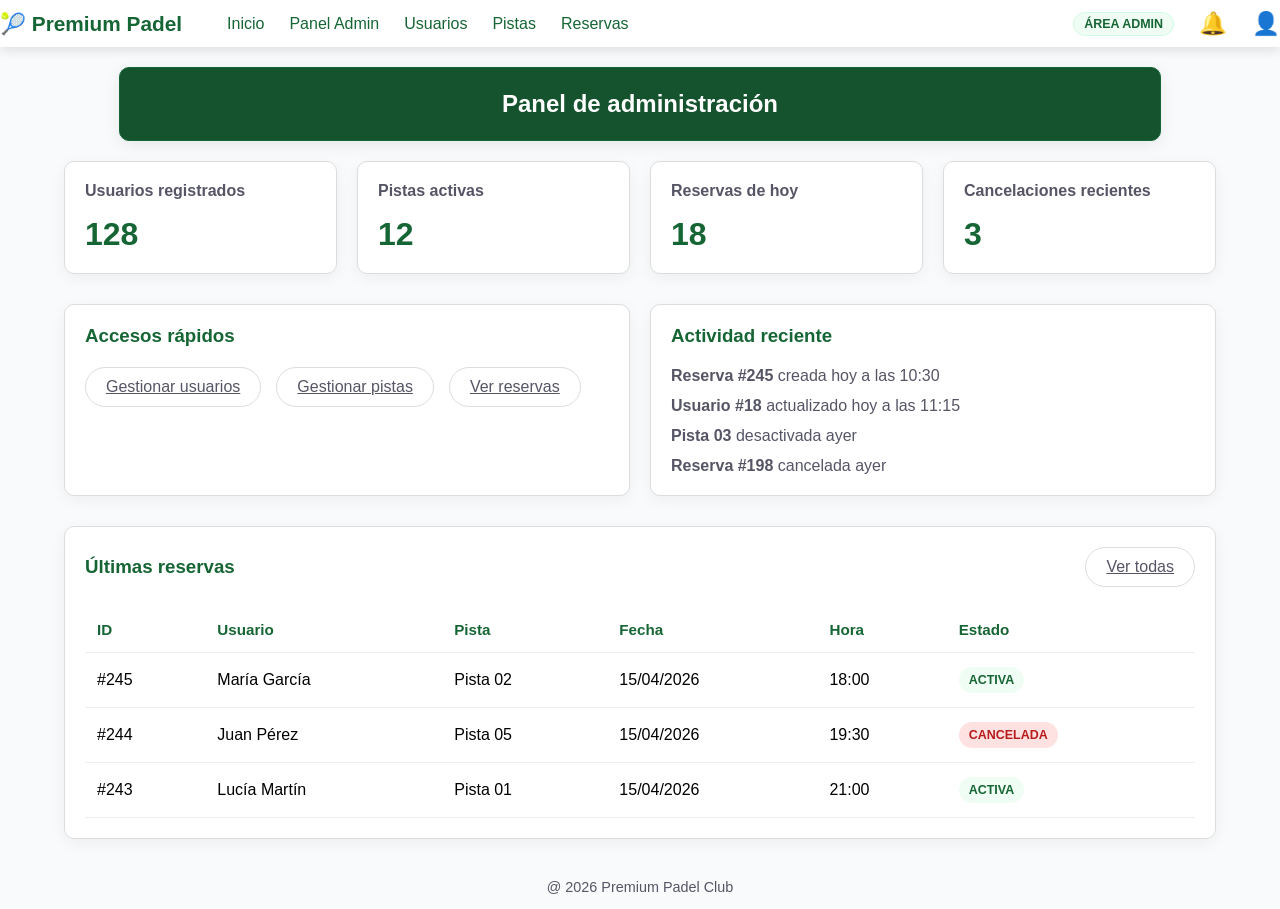
==== admin.html @ ef8c745c "cambiado footer debajo body" ====
<!DOCTYPE html>
<html lang="es">
    <head>
        <meta charset="UTF-8">
        <meta name="viewport" content="width=device-width, initial-scale=1.0">
        <title>Panel de admin</title>
        <link rel="stylesheet" href="styles.css">
    </head>
    <body>
        <header class="cabecera">
            <div class="nav-grupo">
                <span class="logo">&#127934 Premium Padel</span>
                <a href="index.html" class="nav-link">Inicio</a>
                <a href="admin.html" class="nav-link">Panel Admin</a>
                <a href="adminUsuarios.html" class="nav-link">Usuarios</a>
                <a href="adminPistas.html" class="nav-link">Pistas</a>
                <a href="adminReservas.html" class="nav-link">Reservas</a>
            </div>
            <div class="nav-grupo">
                <span class="admin-badge">ÁREA ADMIN</span>
                <a href="notificaciones.html" class="nav-link icono">&#128276</a>
                <a href="perfil.html" class="nav-link icono">&#128100</a>
            </div>
        </header>
        <div class="espacio"></div>
        <main class="admin-dashboard">
            <section class="intro">
                <h2>Panel de administración</h2>
            </section>
            <div class="espacio"></div>
             <section class="admin-resumen">
            <article class="admin-card-resumen">
                <h3>Usuarios registrados</h3>
                <p class="dato-admin">128</p>
            </article>

            <article class="admin-card-resumen">
                <h3>Pistas activas</h3>
                <p class="dato-admin">12</p>
            </article>

            <article class="admin-card-resumen">
                <h3>Reservas de hoy</h3>
                <p class="dato-admin">18</p>
            </article>

            <article class="admin-card-resumen">
                <h3>Cancelaciones recientes</h3>
                <p class="dato-admin">3</p>
            </article>
        </section>

        <section class="admin-panel-central">
            <article class="admin-bloque">
                <div class="admin-bloque-cabecera">
                    <h3>Accesos rápidos</h3>
                </div>
                <div class="admin-acciones">
                    <a href="adminUsuarios.html" class="btn-filtro">Gestionar usuarios</a>
                    <a href="adminPistas.html" class="btn-filtro">Gestionar pistas</a>
                    <a href="adminReservas.html" class="btn-filtro">Ver reservas</a>
                </div>
            </article>

            <article class="admin-bloque">
                <div class="admin-bloque-cabecera">
                    <h3>Actividad reciente</h3>
                </div>
                <div class="admin-actividad">
                    <p><strong>Reserva #245</strong> creada hoy a las 10:30</p>
                    <p><strong>Usuario #18</strong> actualizado hoy a las 11:15</p>
                    <p><strong>Pista 03</strong> desactivada ayer</p>
                    <p><strong>Reserva #198</strong> cancelada ayer</p>
                </div>
            </article>
        </section>
        <section class="admin-bloque admin-tabla-bloque">
            <div class="admin-bloque-cabecera">
                <h3>Últimas reservas</h3>
                <a href="adminReservas.html" class="btn-filtro">Ver todas</a>
            </div>

            <div class="tabla-admin-wrapper">
                <table class="tabla-admin">
                    <thead>
                        <tr>
                            <th>ID</th>
                            <th>Usuario</th>
                            <th>Pista</th>
                            <th>Fecha</th>
                            <th>Hora</th>
                            <th>Estado</th>
                        </tr>
                    </thead>
                    <tbody>
                        <tr>
                            <td>#245</td>
                            <td>María García</td>
                            <td>Pista 02</td>
                            <td>15/04/2026</td>
                            <td>18:00</td>
                            <td><span class="estado-admin estado-activa">ACTIVA</span></td>
                        </tr>
                        <tr>
                            <td>#244</td>
                            <td>Juan Pérez</td>
                            <td>Pista 05</td>
                            <td>15/04/2026</td>
                            <td>19:30</td>
                            <td><span class="estado-admin estado-cancelada">CANCELADA</span></td>
                        </tr>
                        <tr>
                            <td>#243</td>
                            <td>Lucía Martín</td>
                            <td>Pista 01</td>
                            <td>15/04/2026</td>
                            <td>21:00</td>
                            <td><span class="estado-admin estado-activa">ACTIVA</span></td>
                        </tr>
                    </tbody>
                </table>
            </div>
        </section>
        </main>
    </body>        
    <footer class="login-footer">
        <p>@ 2026 Premium Padel Club</p>
    </footer>
</html>
---- styles.css ----
.mapa{
    width: 100%;
    height:600px;
    margin-bottom: 30px;
}

.mapa img{
    width: 100%;
    height: 100%;
    object-fit: contain;
    padding-bottom: 30px;
}

.mapa h2{
    color: #166534;
    text-align: center;
}


.filtro-oculto{
    display: none;
}

.menu-filtros{
    display: flex;
    justify-content: center;
    gap: 15px;
    margin: 60px 10px;
    flex-wrap: wrap;
}

.btn-filtro{
    padding: 10px 20px;
    background-color: #fff;
    border: 1px solid #ddd;
    border-radius: 20px;
    cursor: pointer;
    font-weight: 500;
    color: #556;
    transition: all 0.3s ease;
}

.btn-filtro:hover{
    border-color: #166534;
    color:#166534;
}

#filtro-todas:checked ~ .menu-filtros label[for="filtro-todas"],
#filtro-interior:checked ~ .menu-filtros label[for="filtro-interior"],
#filtro-techo:checked ~ .menu-filtros label[for="filtro-techo"],
#filtro-sin:checked ~ .menu-filtros label[for="filtro-sin"],
#filtro-actuales:checked ~ .menu-filtros label[for="filtro-actuales"],
#filtro-anteriores:checked ~ .menu-filtros label[for="filtro-anteriores"],
#filtro-todas:checked ~ .menu-filtros label[for="filtro-todas"]{
    background-color: #166534;
    color: white;
    border-color: #166534;
}

#filtro-interior:checked ~ .pistas .card:not(.tipo-interior){
    display: none;
}

#filtro-techo:checked ~ .pistas .card:not(.tipo-techo){
    display: none;
}

#filtro-sin:checked ~ .pistas .card:not(.tipo-sin){
    display: none;
}

#filtro-anteriores:checked ~ .lista-reservas .card-reserva:not(.tipo-anterior){
    display: none;
}
#filtro-actuales:checked ~ .lista-reservas .card-reserva:not(.tipo-actual){
    display: none;
}

.pistas{
    width: 90%;
    max-width: 1240px;
    display: grid;
    margin: 0 auto;
    grid-template-columns: 1fr;
    grid-template-rows: auto;
    position: relative;
    column-gap: 20px;
}

@media only screen and (max-width: 899px){
    .cabecera{
        flex-direction: column;
        grid-area: 20px;
        padding: 20px 10px;
        text-align: center;
    }

    .nav-grupo{
        flex-direction: column;
        width: 100%;
        gap: 15px;
    }

    .logo{
        margin-right: 0;
        margin-bottom: 5px;
        font-size: 1.5rem;
    }

    .nav-link{
        font-size: 1.1rem;
        width: 100%;
    }
}
@media only screen and (min-width: 900px){
    .pistas{
        grid-template-columns: repeat(2, 1fr);
    }
}
@media only screen and (min-width: 1500px){
    .pistas{
        grid-template-columns:repeat(3, 1fr);
    }
}

.info-pist{
    display: flex;
    justify-content: space-between;
    align-items: center;
    margin: 0;
    border: 1px solid #eee;
    padding: 10px 10px;
}

.card{
    display: flex;
    flex-direction: column;
    width:100%;
    border-radius: 10px;
    box-shadow: 0 4px 15px rgba(0,0,0,0.05);
    overflow: hidden;
    margin-bottom: 40px;
}

.imagen-pist{
    position: relative;
    width: 100%;
    height: 220px;
    overflow: hidden;
    margin: 0;
}

.foto-principal, .foto-secundaria{
    position: absolute;
    top: 0;
    left: 0;
    width: 100%;
    height: 100%;
    object-fit: cover;
    object-position: center;
    transition: opacity 0.3s ease;
}

.foto-secundaria{
    opacity: 0;
}

.flecha{
    position: absolute;
    top: 50%;
    transform: translateY(-50%);
    z-index: 10;
    background-color: #ddd4;
    width: 35px;
    height: 35px;
    border: none;
    cursor: pointer;
}

.flecha:hover{
    background-color: white;
}

.pasar-derecha{
    right: 10px;
}

.pasar-izquierda{
    left: 10px;
}

.pasar-derecha:focus ~ .foto-secundaria{
    opacity: 1;
}

.pasar-derecha:focus ~ .foto-principal{
    opacity: 0;
}

.flecha:focus{
    outline: none;
}
.horarios{
    display: grid;
    grid-template-columns: repeat(3, 1fr);
    padding: 15px 15px;
    position: relative;
}

.hora-disponible{
    background-color: #ada;
    border: none;
    border-radius: 2px;
    cursor: pointer;
    color: #fff;
    padding: 10px;
}

.hora-ocupada{
    background-color: #daa;
    border: none;
    border-radius: 2px;
    color: #ddd;
    padding: 10px;
}

.hora-disponible:hover{
    border: 1px solid #166534;
    color: #166534;
}

/*Login*/
body {
  margin: 0;
  font-family: sans-serif;
  background-color: #f9fafb;
}

.login-container {
  max-width: 420px;
  margin: 80px auto;
  background-color: #fff;
  border: 1px solid #eee;
  border-radius: 10px;
  box-shadow: 0 4px 15px rgba(0,0,0,0.05);
  padding: 2.5rem 2rem;
}

.login-container h2 {
  color: #166534;
  text-align: center;
  margin-bottom: 1.8rem;
}

.form-group {
  display: flex;
  flex-direction: column;
  margin-bottom: 1.2rem;
}

.form-group label {
  margin-bottom: 0.4rem;
  font-weight: 500;
  color: #556;
}

.form-group input {
  padding: 0.65rem 0.9rem;
  border: 1px solid #ddd;
  border-radius: 20px;   /* mismo radio que btn-filtro */
  font-size: 1rem;
  color: #333;
  transition: border-color 0.3s ease;
  outline: none;
}

.form-group input:focus {
  border-color: #166534;
}

.btn-login {
  width: 100%;
  padding: 10px 20px;
  background-color: #166534;
  color: white;
  border: 1px solid #166534;
  border-radius: 20px;
  cursor: pointer;
  font-weight: 500;
  font-size: 1rem;
  transition: all 0.3s ease;
  margin-top: 0.5rem;
}

.btn-login:hover {
  background-color: #fff;
  color: #166534;
}

.login-footer {
  text-align: center;
  margin-top: 1.2rem;
  color: #556;
  font-size: 0.9rem;
}

.login-footer a {
  color: #166534;
  text-decoration: none;
  font-weight: 500;
}

.login-footer a:hover {
  text-decoration: underline;
}

/*SignIn*/
.Signin-container {
  max-width: 420px;
  margin: 60px auto;
  background-color: #fff;
  border: 1px solid #eee;
  border-radius: 10px;
  box-shadow: 0 4px 15px rgba(0,0,0,0.05);
  padding: 2.5rem 2rem;
}

.Signin-container h2 {
  color: #166534;
  text-align: center;
  margin-bottom: 1.8rem;
}

.card-reserva{
    display: flex;
    justify-content: space-between;
    align-items: center;
    background-color: #fff;
    border: 1px solid #ddd;
    border-radius: 10px;
    padding: 25px;
    box-shadow: 0 4px 15px rgba(0,0,0,0.05);
    transition: transform 0.2s ease, box-shadow 0.2s ease;
}

.card-reserva:hover{
    transform: translateY(-2px);
    box-shadow: 0 8px 15px rgba(0,0,0,0.08);
}

.reserva-info{
    display: flex;
    flex-direction: column;
    gap: 8px;
}

.reserva-info h3{
    margin: 0;
    color: #166534;
    font-size: 1.25rem;
}

.fecha{
    font-weight: 600;
    color: #166534;
    font-size: 1rem;
}
.btn-cancelar, .btn-accion, .btn-cancelar-antiguo{
    padding: 10px 18px;
    border-radius: 8px;
    border: none;
    cursor: pointer;
    transition: all 0.2s ease;
}

.btn-accion.pagar{
    background-color: #166534;
    color: white;
    box-shadow: 0 2px 4px rgba(22, 101, 52, 0.2);
}

.btn-accion.pagar:hover{
    background-color: #14532d;
}

.btn-cancelar{
    background-color: transparent;
    color: #dc2626;
    border: 1px solid #fca5a5;
}
.btn-cancelar:hover{
    color: #fef2f2;
    border-color: #dc2626;
}


.lista-reservas{
    display: flex;
    flex-direction: column;
    gap: 20px;
    width: 90%;
    max-width: 900px;
    margin: 0 auto;
}

.reserva-estado{
    display: flex;
    align-items: center;
    gap: 10px;
}

.btn-cancelar-antiguo{
    background-color: #fca5a5;
    border: 1px solid #fca5a5;
    color: #ddd;
    padding: 10px;
    cursor: none;
}

.intro{
    width: 90%;
    display: flex;
    flex-direction: column;
    background-color: #14532d;
    color: white;
    text-align: center;
    border-radius: 10px;
    padding: 2px 2px;
    margin: 0 auto; 
    border: 1px solid #166534;
    box-shadow: 0 4px 15px rgba(0,0,0,0.08);
}

.tipo-anterior{
    background-color: #ddd;
}

.fecha-reserva{
    margin: 0 auto;
    margin-top: 10px;
    padding: 10px 2px;
    border: 1px solid rgba(0,0,0,0.05);
    border-radius: 10px;
    box-shadow: 0 4px 15px rgba(0,0,0,0.08);
    width: 90%;
    text-align: center;
}

.cabecera{
    background-color: #fff;
    padding: 10px 0;
    box-shadow: 0 4px 10px rgba(0,0,0,0.1);
    width: 100%;
    box-sizing: border-box;

    display: flex;
    flex-direction: row;
    justify-content: space-between;
    align-items: center;

    position: sticky;
    top: 0;
    z-index: 1000;
}

.nav-grupo{
    display: flex;
    flex-direction: row;
    align-items: center;
    gap: 25px;
}

.logo{
    font-size: 1.3rem;
    font-weight: 800;
    color: #166534;
    margin-right: 20px;
    white-space: nowrap;
}

.nav-link{
    color: #166534;
    text-decoration: none;
    font-size: 1rem;
    transition: all 0.2s ease;
}

.nav-link:hover{
    transform: scale(1.05);
}

.icono{
    font-size: 1.4rem;
}

.espacio{
    height: 20px;
}

/*Admin*/
.admin-badge{
    padding: 4px 10px;
    border-radius: 14px;
    background-color: #f0fdf4;
    color: #166534;
    border: 1px solid #d1fae5;
    font-size: 0.78rem;
    font-weight: 700;
}

.admin-dashboard{
    width: 90%;
    max-width: 1250px;
    margin: 0 auto 40px auto;
}

.admin-resumen{
    display: grid;
    grid-template-columns: 1fr;
    gap: 20px;
    margin-bottom: 30px;
}

@media only screen and (min-width: 800px){
    .admin-resumen{
        grid-template-columns: repeat(2, 1fr);
    }
}

@media only screen and (min-width: 1200px){
    .admin-resumen{
        grid-template-columns: repeat(4, 1fr);
    }
}

.admin-card-resumen{
    background-color: #fff;
    border: 1px solid #ddd;
    border-radius: 10px;
    padding: 20px;
    box-shadow: 0 4px 15px rgba(0,0,0,0.05);
}

.admin-card-resumen h3{
    margin-top: 0;
    color: #556;
    font-size: 1rem;
}

.dato-admin{
    font-size: 2rem;
    font-weight: 700;
    color: #166534;
    margin: 10px 0 0 0;
}

.admin-panel-central{
    display: grid;
    grid-template-columns: 1fr;
    gap: 20px;
    margin-bottom: 30px;
}

@media only screen and (min-width: 1000px){
    .admin-panel-central{
        grid-template-columns: 1fr 1fr;
    }
}

.admin-bloque{
    background-color: #fff;
    border: 1px solid #ddd;
    border-radius: 10px;
    padding: 20px;
    box-shadow: 0 4px 15px rgba(0,0,0,0.05);
}

.admin-bloque-cabecera{
    display: flex;
    justify-content: space-between;
    align-items: center;
    gap: 15px;
    margin-bottom: 20px;
}

.admin-bloque-cabecera h3{
    margin: 0;
    color: #166534;
}

.admin-acciones{
    display: flex;
    flex-wrap: wrap;
    gap: 15px;
}

.admin-actividad{
    display: flex;
    flex-direction: column;
    gap: 12px;
}

.admin-actividad p{
    margin: 0;
    color: #556;
}

.tabla-admin-wrapper{
    overflow-x: auto;
}

.tabla-admin{
    width: 100%;
    border-collapse: collapse;
}

.tabla-admin th,
.tabla-admin td{
    text-align: left;
    padding: 14px 12px;
    border-bottom: 1px solid #eee;
}

.tabla-admin th{
    color: #166534;
    font-size: 0.95rem;
}

.estado-admin{
    display: inline-block;
    padding: 6px 10px;
    border-radius: 14px;
    font-size: 0.78rem;
    font-weight: 600;
}

.estado-activa{
    background-color: #f0fdf4;
    color: #166534;
}

.estado-cancelada{
    background-color: #fee2e2;
    color: #b91c1c;
}
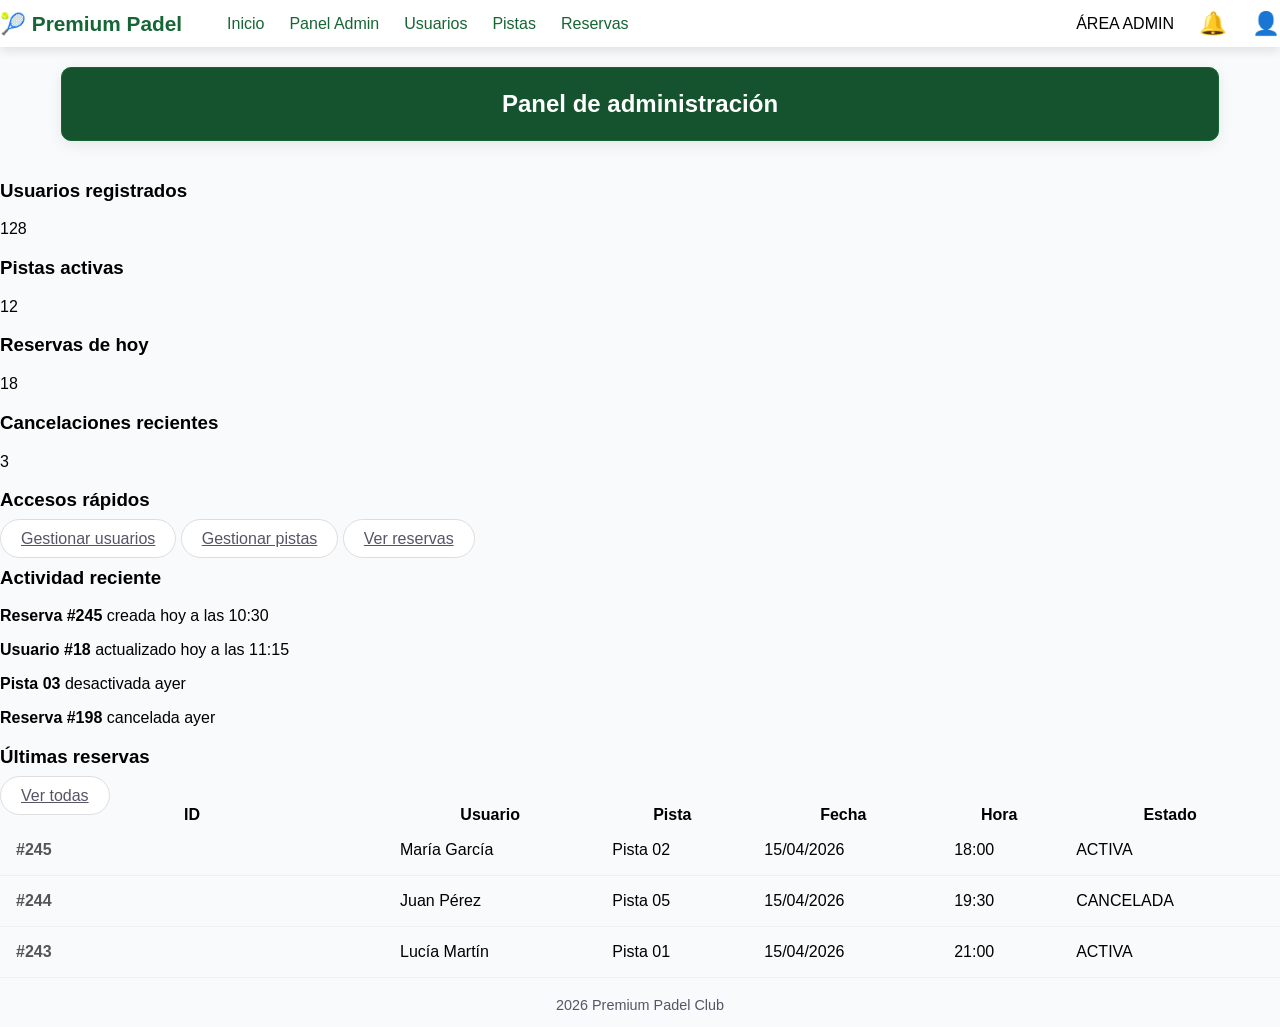
==== commit ab25cb1e: "Merge branch 'main' into develop_martina" ====
--- a/admin.html
+++ b/admin.html
@@ -121,9 +121,11 @@
                 </table>
             </div>
         </section>
+
         </main>
-    </body>        
-    <footer class="login-footer">
-        <p>@ 2026 Premium Padel Club</p>
-    </footer>
+
+        <footer class="login-footer">
+            <p>2026 Premium Padel Club</p>
+        </footer>
+    </body>
 </html>
--- a/styles.css
+++ b/styles.css
@@ -496,150 +496,107 @@
 .espacio{
     height: 20px;
 }
-
-/*Admin*/
-.admin-badge{
-    padding: 4px 10px;
-    border-radius: 14px;
-    background-color: #f0fdf4;
-    color: #166534;
-    border: 1px solid #d1fae5;
-    font-size: 0.78rem;
-    font-weight: 700;
-}
-
-.admin-dashboard{
+/* 1. SECCIÓN SUPERIOR (Foto + Textos) */
+
+.espacio-perfil {
+    display: grid;
+    /* Columna 1 para foto (20%), Columna 2 para textos (80%) */
+    grid-template-columns: 20% 80%; 
+    gap: 2rem;
+    border-bottom: 1px solid #eee; 
+    border-radius: 12px; /* Esquinas muy redondeadas */
+    padding: 3rem 2rem; /* Mucho padding vertical para dar altura */
+    margin: 2rem; /* Separación del resto de la página */
+    align-items: center; /* Centrado horizontal */
+    justify-content: left; /* Centrado vertical */
+    text-align: left;    
+}
+
+.foto-perfil {
+    grid-column: 1;
+    /* Ajustamos el tamaño para que no sea gigante */
+    width: 80%; 
+    height: auto;
+    object-fit: cover; /* Para que la foto no se deforme al ser circular */
+    border-radius: 50%;
+}
+
+/* Contenedor de los textos a la derecha de la foto */
+.Descripcion-pagina {
+    grid-column: 2;
+    display: flex;
+    flex-direction: column;
+    gap: 0.5rem;
+    margin-left: 20px;
+
+}
+.titulo-perfil {
+    display: flex;
+    flex-direction: column;
+    margin: 0;
+    font-size: 2rem;
+    padding: 10px;
     width: 90%;
-    max-width: 1250px;
-    margin: 0 auto 40px auto;
-}
-
-.admin-resumen{
-    display: grid;
-    grid-template-columns: 1fr;
-    gap: 20px;
-    margin-bottom: 30px;
-}
-
-@media only screen and (min-width: 800px){
-    .admin-resumen{
-        grid-template-columns: repeat(2, 1fr);
-    }
-}
-
-@media only screen and (min-width: 1200px){
-    .admin-resumen{
-        grid-template-columns: repeat(4, 1fr);
-    }
-}
-
-.admin-card-resumen{
-    background-color: #fff;
-    border: 1px solid #ddd;
+    align-items: center;
+    height: 0 auto;
+}
+
+
+/* El H2 "Hola Maria" */
+.Descripcion-pagina h2 {
+    margin: 0;
+    font-size: 1.5rem;
+}
+
+/* 2. SECCIÓN INFERIOR (Información Personal) */
+.informacion-personal {
+    
+
+    width: 90%;
+    display: flex;
+    flex-direction: column;
+    text-align: center;
     border-radius: 10px;
-    padding: 20px;
-    box-shadow: 0 4px 15px rgba(0,0,0,0.05);
-}
-
-.admin-card-resumen h3{
-    margin-top: 0;
-    color: #556;
-    font-size: 1rem;
-}
-
-.dato-admin{
-    font-size: 2rem;
-    font-weight: 700;
-    color: #166534;
-    margin: 10px 0 0 0;
-}
-
-.admin-panel-central{
-    display: grid;
-    grid-template-columns: 1fr;
-    gap: 20px;
-    margin-bottom: 30px;
-}
-
-@media only screen and (min-width: 1000px){
-    .admin-panel-central{
-        grid-template-columns: 1fr 1fr;
-    }
-}
-
-.admin-bloque{
-    background-color: #fff;
-    border: 1px solid #ddd;
-    border-radius: 10px;
-    padding: 20px;
-    box-shadow: 0 4px 15px rgba(0,0,0,0.05);
-}
-
-.admin-bloque-cabecera{
-    display: flex;
-    justify-content: space-between;
+    padding: 2px 2px;
+    margin: 0 auto; 
+    border: 1px solid #166534;
+    box-shadow: 0 4px 15px rgba(0,0,0,0.08);
+}
+
+.informacion-personal h3 {
+    font-size: 1.8rem;
+    margin-bottom: 1.5rem;
+    color: #333;
     align-items: center;
-    gap: 15px;
-    margin-bottom: 20px;
-}
-
-.admin-bloque-cabecera h3{
-    margin: 0;
-    color: #166534;
-}
-
-.admin-acciones{
-    display: flex;
-    flex-wrap: wrap;
-    gap: 15px;
-}
-
-.admin-actividad{
-    display: flex;
-    flex-direction: column;
-    gap: 12px;
-}
-
-.admin-actividad p{
-    margin: 0;
-    color: #556;
-}
-
-.tabla-admin-wrapper{
-    overflow-x: auto;
-}
-
-.tabla-admin{
+}
+
+/* Estilo de la tabla para que ocupe su propio espacio */
+table {
     width: 100%;
     border-collapse: collapse;
 }
 
-.tabla-admin th,
-.tabla-admin td{
-    text-align: left;
-    padding: 14px 12px;
-    border-bottom: 1px solid #eee;
-}
-
-.tabla-admin th{
-    color: #166534;
-    font-size: 0.95rem;
-}
-
-.estado-admin{
-    display: inline-block;
-    padding: 6px 10px;
-    border-radius: 14px;
-    font-size: 0.78rem;
-    font-weight: 600;
-}
-
-.estado-activa{
-    background-color: #f0fdf4;
-    color: #166534;
-}
-
-.estado-cancelada{
-    background-color: #fee2e2;
-    color: #b91c1c;
-}
+td {
+    padding: 1rem;
+    border-bottom: 1px solid #f0f0f0;
+}
+
+/* Estilo para las etiquetas (DNI, Nombre, etc) */
+td:first-child {
+    font-weight: bold;
+    width: 30%;
+    color: #555;
+}
+
+/* Botón centrado */
+.guardar-cambios {
+    display: block;
+    margin: 3rem auto;
+    padding: 1rem 3rem;
+    background-color: #239c51;
+    color: white;
+    border: none;
+    border-radius: 8px;
+    font-weight: bold;
+    cursor: pointer;
+}
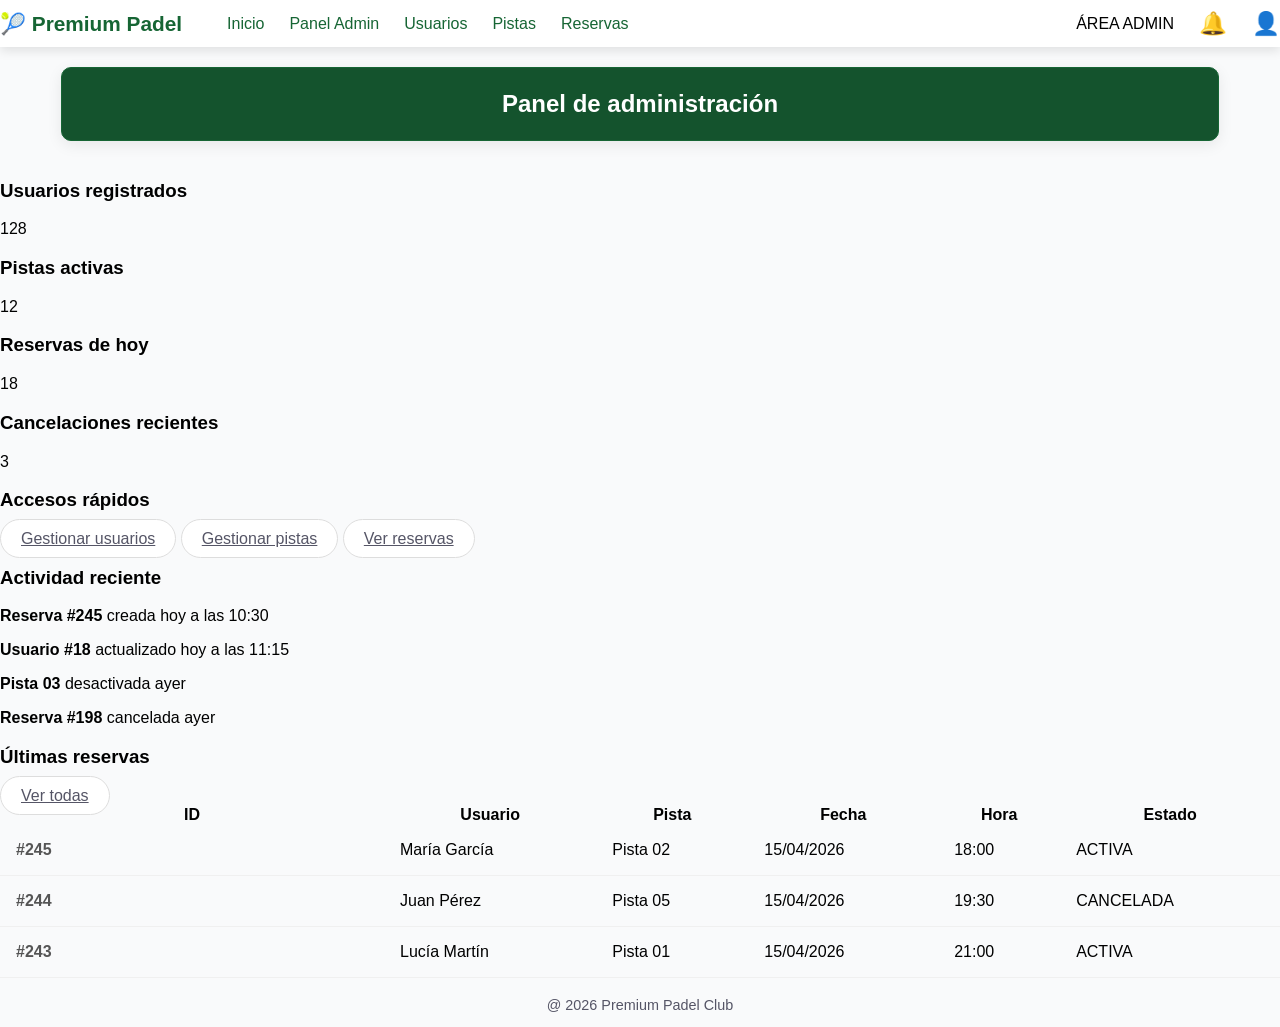
==== commit 8fabb6a4: "Merge pull request #14 from /develop-irene terminado gestion de pistas y de usuarios como admin" ====
--- a/admin.html
+++ b/admin.html
@@ -121,11 +121,9 @@
                 </table>
             </div>
         </section>
-
         </main>
-
-        <footer class="login-footer">
-            <p>2026 Premium Padel Club</p>
-        </footer>
-    </body>
+    </body>        
+    <footer class="login-footer">
+        <p>@ 2026 Premium Padel Club</p>
+    </footer>
 </html>
--- a/styles.css
+++ b/styles.css
@@ -414,7 +414,7 @@
     border: 1px solid #fca5a5;
     color: #ddd;
     padding: 10px;
-    cursor: none;
+    cursor: not-allowed;
 }
 
 .intro{
@@ -600,3 +600,190 @@
     font-weight: bold;
     cursor: pointer;
 }
+
+.admin-toolbar{
+    flex-wrap: wrap;
+}
+
+.admin-menu-filtros{
+    justify-content: flex-start;
+    margin: 0;
+}
+
+.btn-admin-principal{
+    background-color: #166534;
+    color: white;
+    border-color: #166534;
+}
+
+.btn-admin-principal:hover{
+    background-color: white;
+    color: #166534;
+}
+
+.acciones-tabla{
+    display: flex;
+    align-items: center;
+    gap: 18px;
+    white-space: nowrap;
+}
+
+.accion-tabla{
+    text-decoration: none;
+    font-weight: 600;
+    font-size: 0.95rem;
+    display: inline-block;
+}
+
+.accion-tabla:hover{
+    text-decoration: underline;
+}
+
+.accion-tabla.editar{
+    color: #166534;
+}
+
+.estado-inactiva{
+    background-color: #f3f4f6;
+    color: #6b7280;
+}
+
+#admin-todas:checked ~ .admin-bloque .admin-menu-filtros label[for="admin-todas"],
+#admin-activas:checked ~ .admin-bloque .admin-menu-filtros label[for="admin-activas"],
+#admin-inactivas:checked ~ .admin-bloque .admin-menu-filtros label[for="admin-inactivas"]{
+    background-color: #166534;
+    color: white;
+    border-color: #166534;
+}
+
+#admin-activas:checked ~ .admin-bloque .tabla-pistas-admin .fila-pista-admin.inactiva{
+    display: none;
+}
+
+#admin-inactivas:checked ~ .admin-bloque .tabla-pistas-admin .fila-pista-admin.activa{
+    display: none;
+}
+
+.admin-formulario-bloque{
+    max-width: 760px;
+    margin: 0 auto 40px auto;
+    background-color: #fff;
+    border: 1px solid #ddd;
+    border-radius: 10px;
+    padding: 30px;
+    box-shadow: 0 4px 15px rgba(0,0,0,0.05);
+}
+
+.admin-formulario-header{
+    display: flex;
+    justify-content: space-between;
+    align-items: center;
+    gap: 15px;
+    margin-bottom: 25px;
+    flex-wrap: wrap;
+}
+
+.admin-formulario-header h3{
+    margin: 0;
+    color: #166534;
+}
+
+.admin-formulario-pista{
+    display: grid;
+    grid-template-columns: 1fr;
+    gap: 18px;
+}
+
+@media only screen and (min-width: 800px){
+    .admin-formulario-pista{
+        grid-template-columns: 1fr 1fr;
+    }
+
+    .admin-formulario-acciones{
+        grid-column: 1 / -1;
+    }
+}
+
+.select-admin{
+    padding: 0.65rem 0.9rem;
+    border: 1px solid #ddd;
+    border-radius: 20px;
+    font-size: 1rem;
+    color: #333;
+    background-color: white;
+    outline: none;
+    transition: border-color 0.3s ease;
+}
+
+.select-admin:focus{
+    border-color: #166534;
+}
+
+.admin-formulario-acciones{
+    display: flex;
+    justify-content: flex-end;
+    gap: 15px;
+    flex-wrap: wrap;
+    margin-top: 10px;
+    align-items: center;
+}
+
+.btn-guardar-pista{
+    width: auto;
+    min-width: 180px;
+    margin-top: 0;
+}
+
+.cancelar-izquierda{
+    margin-right: auto;
+}
+
+input[readonly]{
+    background-color: #f3f4f6;
+    color: #6b7280;
+    cursor: not-allowed;
+}
+
+.rol-admin-badge{
+    display: inline-block;
+    padding: 6px 10px;
+    border-radius: 20px;
+    font-size: 0.85rem;
+    font-weight: 600;
+}
+
+.rol-user-badge{
+    background-color: #e5e7eb;
+    color: #4b5563;
+}
+
+.rol-admin-badge-verde{
+    background-color: #dcfce7;
+    color: #166534;
+}
+
+#usuarios-todos:checked ~ .admin-bloque .admin-menu-filtros label[for="usuarios-todos"],
+#usuarios-activos:checked ~ .admin-bloque .admin-menu-filtros label[for="usuarios-activos"],
+#usuarios-inactivos:checked ~ .admin-bloque .admin-menu-filtros label[for="usuarios-inactivos"],
+#usuarios-admins:checked ~ .admin-bloque .admin-menu-filtros label[for="usuarios-admins"],
+#usuarios-users:checked ~ .admin-bloque .admin-menu-filtros label[for="usuarios-users"]{
+    background-color: #166534;
+    color: white;
+    border-color: #166534;
+}
+
+#usuarios-activos:checked ~ .admin-bloque .tabla-usuarios-admin .fila-usuario-admin.inactivo{
+    display: none;
+}
+
+#usuarios-inactivos:checked ~ .admin-bloque .tabla-usuarios-admin .fila-usuario-admin.activo{
+    display: none;
+}
+
+#usuarios-admins:checked ~ .admin-bloque .tabla-usuarios-admin .fila-usuario-admin:not(.rol-admin){
+    display: none;
+}
+
+#usuarios-users:checked ~ .admin-bloque .tabla-usuarios-admin .fila-usuario-admin:not(.rol-user){
+    display: none;
+}
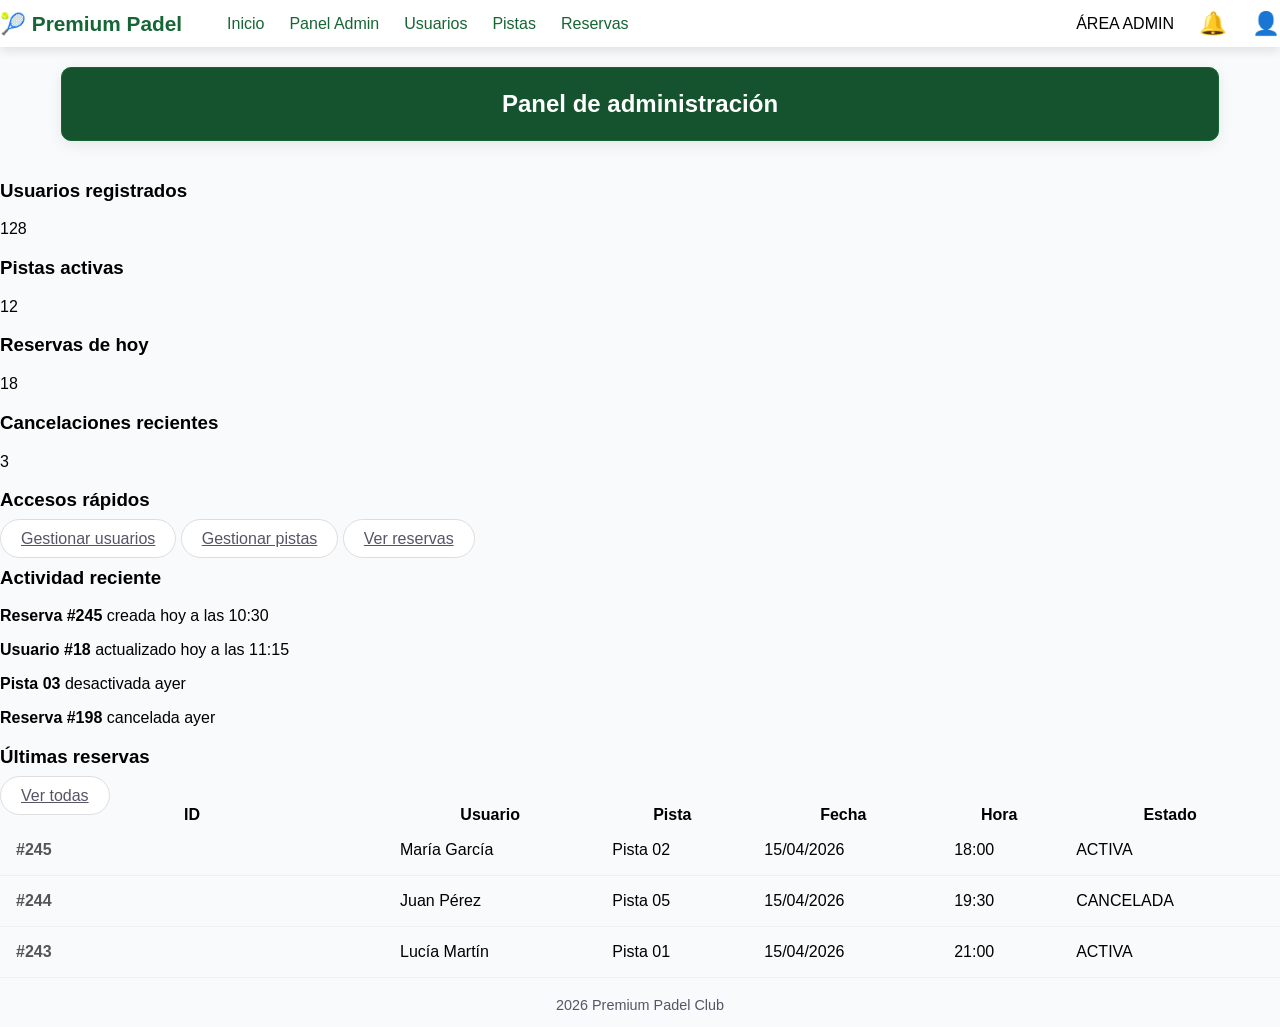
==== commit f91df55f: "favicon" ====
--- a/admin.html
+++ b/admin.html
@@ -5,6 +5,7 @@
         <meta name="viewport" content="width=device-width, initial-scale=1.0">
         <title>Panel de admin</title>
         <link rel="stylesheet" href="styles.css">
+        <link rel="icon" type="image/png" href="src/Captura de pantalla 2026-04-15 171537.png">
     </head>
     <body>
         <header class="cabecera">
@@ -121,9 +122,11 @@
                 </table>
             </div>
         </section>
+
         </main>
-    </body>        
-    <footer class="login-footer">
-        <p>@ 2026 Premium Padel Club</p>
-    </footer>
+
+        <footer class="login-footer">
+            <p>2026 Premium Padel Club</p>
+        </footer>
+    </body>
 </html>
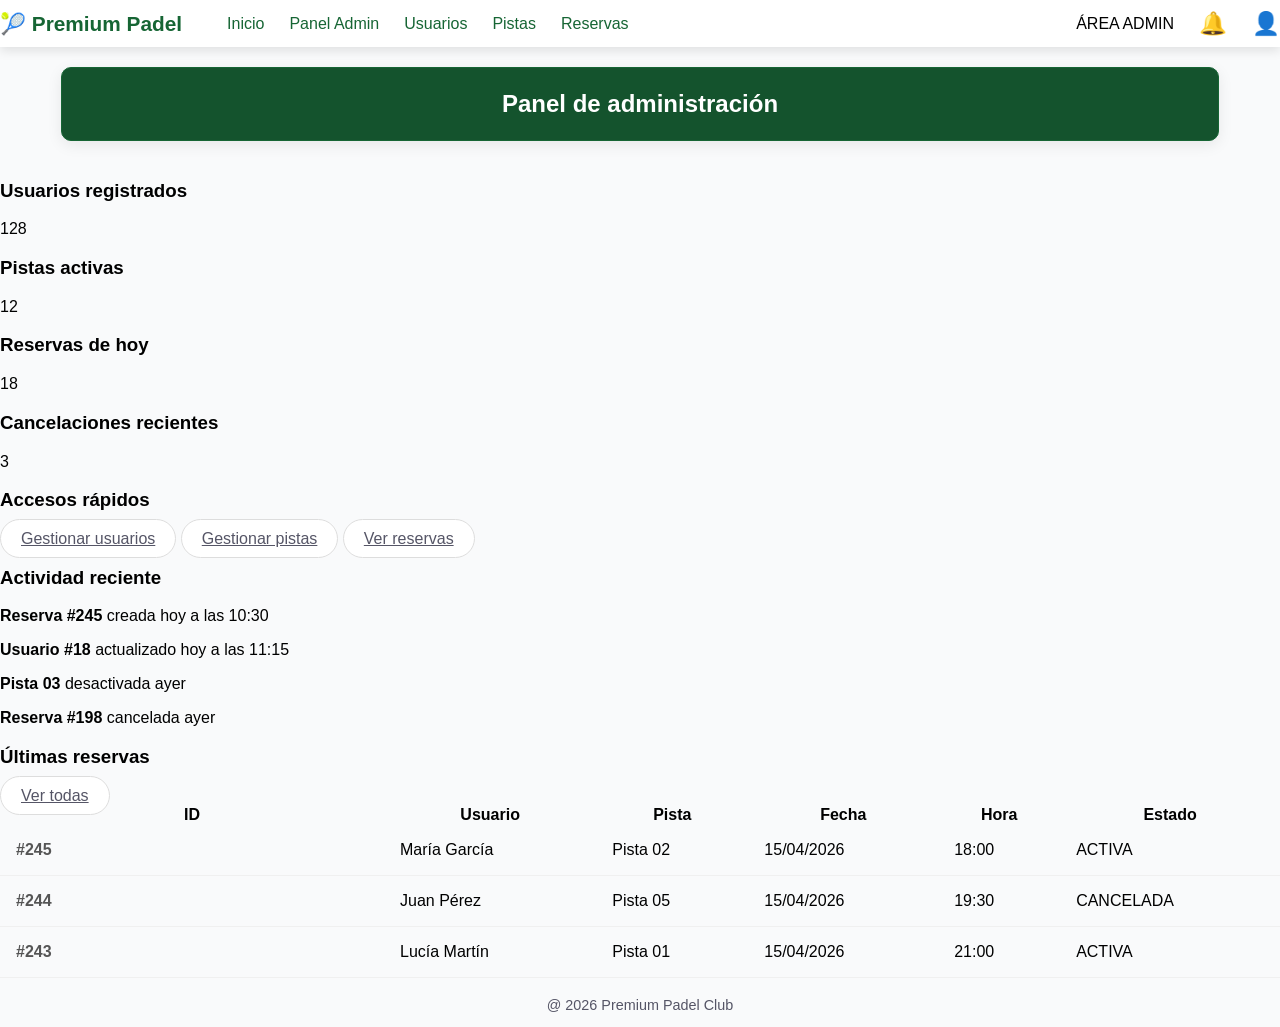
==== commit fcf51636: "Merge branch 'main' into develop-amalia" ====
--- a/admin.html
+++ b/admin.html
@@ -122,11 +122,9 @@
                 </table>
             </div>
         </section>
-
         </main>
-
-        <footer class="login-footer">
-            <p>2026 Premium Padel Club</p>
-        </footer>
-    </body>
+    </body>        
+    <footer class="login-footer">
+        <p>@ 2026 Premium Padel Club</p>
+    </footer>
 </html>
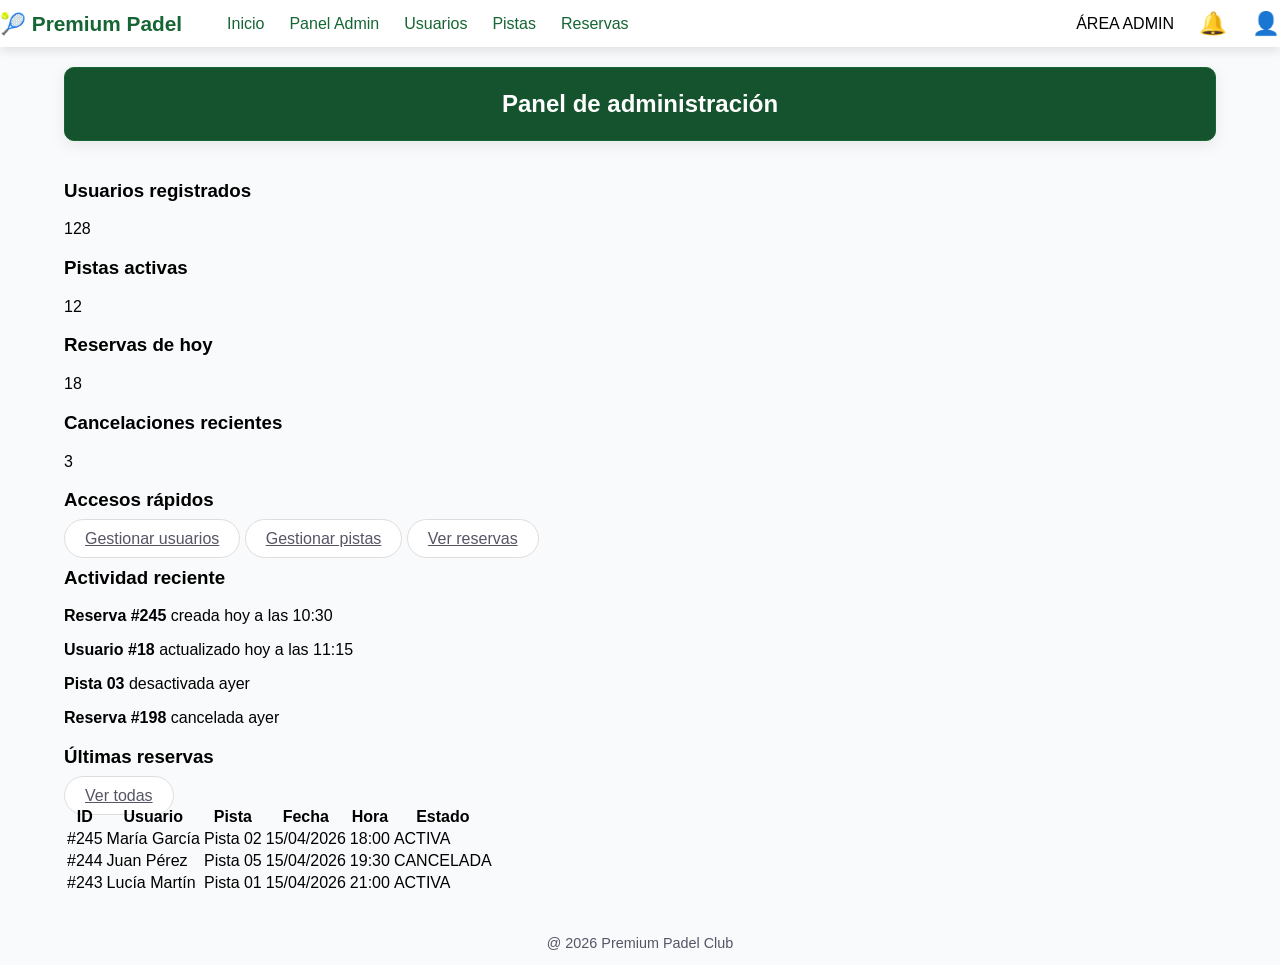
==== commit 34397ed9: "Merge branch 'main' into develop-irene" ====
--- a/admin.html
+++ b/admin.html
@@ -24,104 +24,104 @@
             </div>
         </header>
         <div class="espacio"></div>
-        <main class="admin-dashboard">
+        <main class="contenedor-principal admin-dashboard">
             <section class="intro">
                 <h2>Panel de administración</h2>
             </section>
             <div class="espacio"></div>
-             <section class="admin-resumen">
-            <article class="admin-card-resumen">
-                <h3>Usuarios registrados</h3>
-                <p class="dato-admin">128</p>
-            </article>
+            <section class="admin-resumen">
+                <article class="admin-card-resumen">
+                    <h3>Usuarios registrados</h3>
+                    <p class="dato-admin">128</p>
+                </article>
 
-            <article class="admin-card-resumen">
-                <h3>Pistas activas</h3>
-                <p class="dato-admin">12</p>
-            </article>
+                <article class="admin-card-resumen">
+                    <h3>Pistas activas</h3>
+                    <p class="dato-admin">12</p>
+                </article>
 
-            <article class="admin-card-resumen">
-                <h3>Reservas de hoy</h3>
-                <p class="dato-admin">18</p>
-            </article>
+                <article class="admin-card-resumen">
+                    <h3>Reservas de hoy</h3>
+                    <p class="dato-admin">18</p>
+                </article>
 
-            <article class="admin-card-resumen">
-                <h3>Cancelaciones recientes</h3>
-                <p class="dato-admin">3</p>
-            </article>
-        </section>
+                <article class="admin-card-resumen">
+                    <h3>Cancelaciones recientes</h3>
+                    <p class="dato-admin">3</p>
+                </article>
+            </section>
 
-        <section class="admin-panel-central">
-            <article class="admin-bloque">
+            <section class="admin-panel-central">
+                <article class="admin-bloque">
+                    <div class="admin-bloque-cabecera">
+                        <h3>Accesos rápidos</h3>
+                    </div>
+                    <div class="admin-acciones">
+                        <a href="adminUsuarios.html" class="btn-filtro">Gestionar usuarios</a>
+                        <a href="adminPistas.html" class="btn-filtro">Gestionar pistas</a>
+                        <a href="adminReservas.html" class="btn-filtro">Ver reservas</a>
+                    </div>
+                </article>
+
+                <article class="admin-bloque">
+                    <div class="admin-bloque-cabecera">
+                        <h3>Actividad reciente</h3>
+                    </div>
+                    <div class="admin-actividad">
+                        <p><strong>Reserva #245</strong> creada hoy a las 10:30</p>
+                        <p><strong>Usuario #18</strong> actualizado hoy a las 11:15</p>
+                        <p><strong>Pista 03</strong> desactivada ayer</p>
+                        <p><strong>Reserva #198</strong> cancelada ayer</p>
+                    </div>
+                </article>
+            </section>
+            <section class="admin-bloque admin-tabla-bloque">
                 <div class="admin-bloque-cabecera">
-                    <h3>Accesos rápidos</h3>
+                    <h3>Últimas reservas</h3>
+                    <a href="adminReservas.html" class="btn-filtro">Ver todas</a>
                 </div>
-                <div class="admin-acciones">
-                    <a href="adminUsuarios.html" class="btn-filtro">Gestionar usuarios</a>
-                    <a href="adminPistas.html" class="btn-filtro">Gestionar pistas</a>
-                    <a href="adminReservas.html" class="btn-filtro">Ver reservas</a>
+
+                <div class="tabla-admin-wrapper">
+                    <table class="tabla-admin">
+                        <thead>
+                            <tr>
+                                <th>ID</th>
+                                <th>Usuario</th>
+                                <th>Pista</th>
+                                <th>Fecha</th>
+                                <th>Hora</th>
+                                <th>Estado</th>
+                            </tr>
+                        </thead>
+                        <tbody>
+                            <tr>
+                                <td>#245</td>
+                                <td>María García</td>
+                                <td>Pista 02</td>
+                                <td>15/04/2026</td>
+                                <td>18:00</td>
+                                <td><span class="estado-admin estado-activa">ACTIVA</span></td>
+                            </tr>
+                            <tr>
+                                <td>#244</td>
+                                <td>Juan Pérez</td>
+                                <td>Pista 05</td>
+                                <td>15/04/2026</td>
+                                <td>19:30</td>
+                                <td><span class="estado-admin estado-cancelada">CANCELADA</span></td>
+                            </tr>
+                            <tr>
+                                <td>#243</td>
+                                <td>Lucía Martín</td>
+                                <td>Pista 01</td>
+                                <td>15/04/2026</td>
+                                <td>21:00</td>
+                                <td><span class="estado-admin estado-activa">ACTIVA</span></td>
+                            </tr>
+                        </tbody>
+                    </table>
                 </div>
-            </article>
-
-            <article class="admin-bloque">
-                <div class="admin-bloque-cabecera">
-                    <h3>Actividad reciente</h3>
-                </div>
-                <div class="admin-actividad">
-                    <p><strong>Reserva #245</strong> creada hoy a las 10:30</p>
-                    <p><strong>Usuario #18</strong> actualizado hoy a las 11:15</p>
-                    <p><strong>Pista 03</strong> desactivada ayer</p>
-                    <p><strong>Reserva #198</strong> cancelada ayer</p>
-                </div>
-            </article>
-        </section>
-        <section class="admin-bloque admin-tabla-bloque">
-            <div class="admin-bloque-cabecera">
-                <h3>Últimas reservas</h3>
-                <a href="adminReservas.html" class="btn-filtro">Ver todas</a>
-            </div>
-
-            <div class="tabla-admin-wrapper">
-                <table class="tabla-admin">
-                    <thead>
-                        <tr>
-                            <th>ID</th>
-                            <th>Usuario</th>
-                            <th>Pista</th>
-                            <th>Fecha</th>
-                            <th>Hora</th>
-                            <th>Estado</th>
-                        </tr>
-                    </thead>
-                    <tbody>
-                        <tr>
-                            <td>#245</td>
-                            <td>María García</td>
-                            <td>Pista 02</td>
-                            <td>15/04/2026</td>
-                            <td>18:00</td>
-                            <td><span class="estado-admin estado-activa">ACTIVA</span></td>
-                        </tr>
-                        <tr>
-                            <td>#244</td>
-                            <td>Juan Pérez</td>
-                            <td>Pista 05</td>
-                            <td>15/04/2026</td>
-                            <td>19:30</td>
-                            <td><span class="estado-admin estado-cancelada">CANCELADA</span></td>
-                        </tr>
-                        <tr>
-                            <td>#243</td>
-                            <td>Lucía Martín</td>
-                            <td>Pista 01</td>
-                            <td>15/04/2026</td>
-                            <td>21:00</td>
-                            <td><span class="estado-admin estado-activa">ACTIVA</span></td>
-                        </tr>
-                    </tbody>
-                </table>
-            </div>
-        </section>
+            </section>
         </main>
     </body>        
     <footer class="login-footer">
--- a/styles.css
+++ b/styles.css
@@ -1,3 +1,9 @@
+.contenedor-principal{
+    width: 90%;
+    max-width: 1240px;
+    margin: 0 auto 40px auto;
+}
+
 .mapa{
     width: 100%;
     height:600px;
@@ -418,7 +424,6 @@
 }
 
 .intro{
-    width: 90%;
     display: flex;
     flex-direction: column;
     background-color: #14532d;
@@ -426,7 +431,6 @@
     text-align: center;
     border-radius: 10px;
     padding: 2px 2px;
-    margin: 0 auto; 
     border: 1px solid #166534;
     box-shadow: 0 4px 15px rgba(0,0,0,0.08);
 }
@@ -529,16 +533,10 @@
     gap: 0.5rem;
     margin-left: 20px;
 
-}
-.titulo-perfil {
+.admin-dashboard{
     display: flex;
     flex-direction: column;
-    margin: 0;
-    font-size: 2rem;
-    padding: 10px;
-    width: 90%;
-    align-items: center;
-    height: 0 auto;
+    gap: 30px;
 }
 
 
@@ -601,6 +599,86 @@
     cursor: pointer;
 }
 
+
+/* El contenedor principal de la notificación */
+.card-notificacion {
+    background: #fff;
+    border-radius: 12px;
+    padding: 1.5rem;
+    box-shadow: 0 4px 6px rgba(0,0,0,0.1);
+    margin-bottom: 2rem;
+}
+.lista-reservas article:first-of-type {
+    margin-top: 3rem; /* Ajusta este valor (rem o px) según el espacio que quieras */
+}
+/* Columna de Información (Izquierda) */
+.notificacion-info {
+    display: flex;
+    flex-direction: column;
+    gap: 1.2rem;
+}
+
+.notificacion-info h3 {
+    margin: 0;
+    color: #333;
+    font-size: 1.2rem;
+}
+
+.fecha-notif {
+    display: block;
+    font-weight: bold;
+    color: #1a4d2e; /* Verde Premium */
+    margin-top: 0.5rem;
+}
+
+.detalle-notif {
+    display: block;
+    color: #666;
+    font-size: 0.9rem;
+    margin-bottom: 0.5rem;
+}
+
+/* Columna de Estados y Botones (Derecha) */
+.notificacion-estado {
+    display: flex;
+    flex-direction: column;
+    align-items: flex-end; /* Empuja todo a la derecha */
+    gap: 1rem;
+}
+
+/* Etiquetas de estado */
+.estado-notif {
+    padding: 0.3rem 0.8rem;
+    border-radius: 20px;
+    font-size: 0.8rem;
+    font-weight: bold;
+}
+
+.estado-notif.finalizado { background: #e0e0e0; color: #666; }
+.estado-notif.pendiente { background: #fff3cd; color: #856404; }
+
+/* Botones de acción */
+.btn-borrar, .btn-accion {
+    padding: 0.5rem 1rem;
+    border-radius: 6px;
+    border: none;
+    cursor: pointer;
+    font-weight: bold;
+    transition: 0.3s ease;
+}
+
+.btn-borrar {
+    background-color: #ff4d4d;
+    color: white;
+}
+
+.btn-accion.pagar {
+    background-color: #28a745;
+    color: white;
+}
+
+.btn-borrar:hover {
+    background-color: #cc0000;
 .admin-toolbar{
     flex-wrap: wrap;
 }
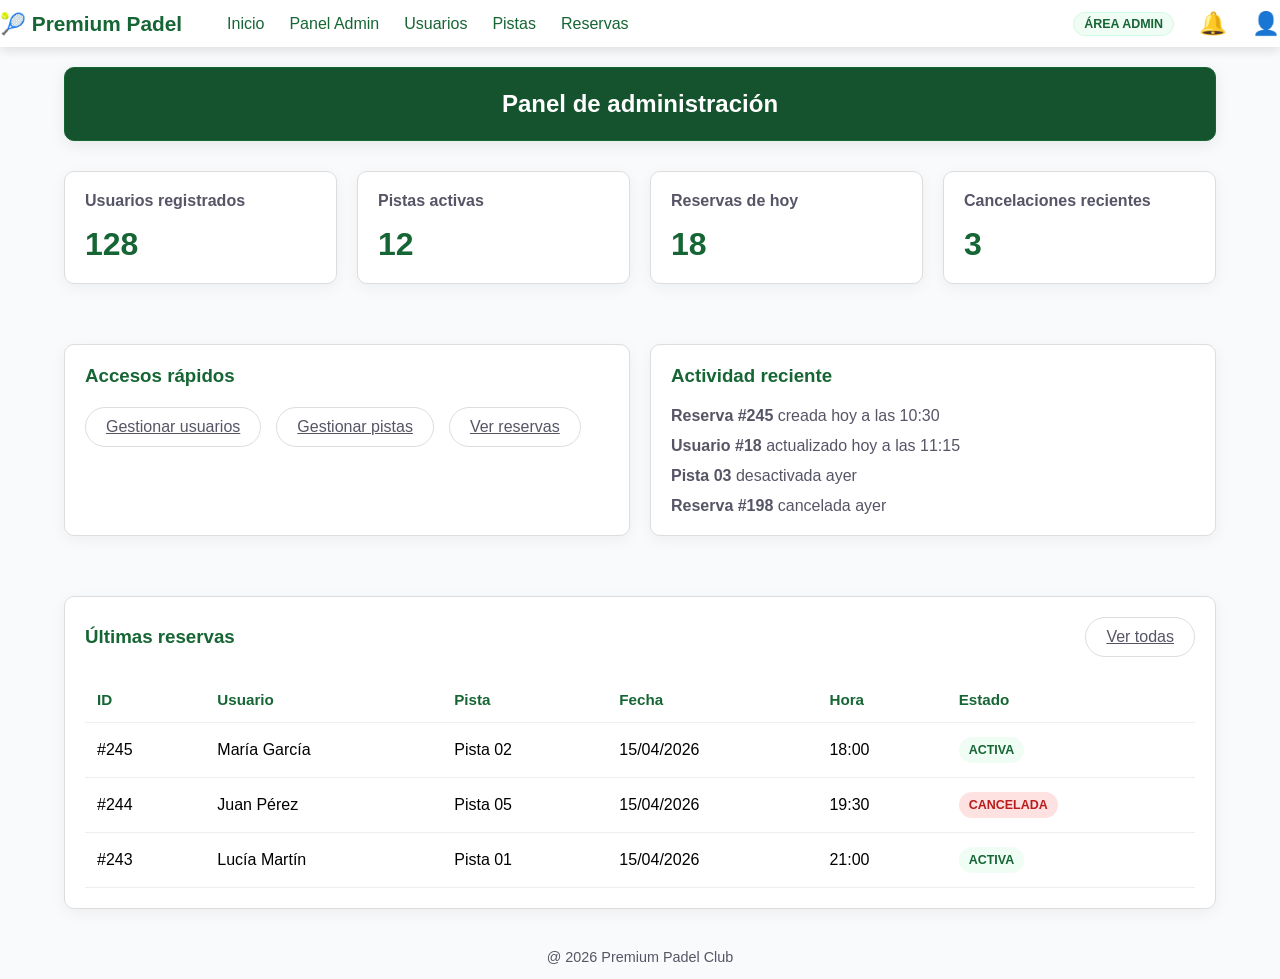
==== commit 28ab195d: "quitado espacio despues de titulo main" ====
--- a/admin.html
+++ b/admin.html
@@ -28,7 +28,6 @@
             <section class="intro">
                 <h2>Panel de administración</h2>
             </section>
-            <div class="espacio"></div>
             <section class="admin-resumen">
                 <article class="admin-card-resumen">
                     <h3>Usuarios registrados</h3>
--- a/styles.css
+++ b/styles.css
@@ -93,31 +93,6 @@
     column-gap: 20px;
 }
 
-@media only screen and (max-width: 899px){
-    .cabecera{
-        flex-direction: column;
-        grid-area: 20px;
-        padding: 20px 10px;
-        text-align: center;
-    }
-
-    .nav-grupo{
-        flex-direction: column;
-        width: 100%;
-        gap: 15px;
-    }
-
-    .logo{
-        margin-right: 0;
-        margin-bottom: 5px;
-        font-size: 1.5rem;
-    }
-
-    .nav-link{
-        font-size: 1.1rem;
-        width: 100%;
-    }
-}
 @media only screen and (min-width: 900px){
     .pistas{
         grid-template-columns: repeat(2, 1fr);
@@ -320,6 +295,25 @@
   text-decoration: underline;
 }
 
+.footer {
+  text-align: center;
+  padding: 1rem;
+  margin-top: 2rem;
+  color: #888;
+  font-size: 0.8rem;
+}
+
+.footer-link {
+  color: #aaa;
+  text-decoration: none;
+}
+
+.footer-link:hover {
+  color: #166534;
+  text-decoration: underline;
+}
+
+
 /*SignIn*/
 .Signin-container {
   max-width: 420px;
@@ -455,21 +449,14 @@
     padding: 10px 0;
     box-shadow: 0 4px 10px rgba(0,0,0,0.1);
     width: 100%;
-    box-sizing: border-box;
-
-    display: flex;
-    flex-direction: row;
+
+    display: flex;
     justify-content: space-between;
     align-items: center;
-
-    position: sticky;
-    top: 0;
-    z-index: 1000;
 }
 
 .nav-grupo{
     display: flex;
-    flex-direction: row;
     align-items: center;
     gap: 25px;
 }
@@ -479,7 +466,6 @@
     font-weight: 800;
     color: #166534;
     margin-right: 20px;
-    white-space: nowrap;
 }
 
 .nav-link{
@@ -500,38 +486,17 @@
 .espacio{
     height: 20px;
 }
-/* 1. SECCIÓN SUPERIOR (Foto + Textos) */
-
-.espacio-perfil {
-    display: grid;
-    /* Columna 1 para foto (20%), Columna 2 para textos (80%) */
-    grid-template-columns: 20% 80%; 
-    gap: 2rem;
-    border-bottom: 1px solid #eee; 
-    border-radius: 12px; /* Esquinas muy redondeadas */
-    padding: 3rem 2rem; /* Mucho padding vertical para dar altura */
-    margin: 2rem; /* Separación del resto de la página */
-    align-items: center; /* Centrado horizontal */
-    justify-content: left; /* Centrado vertical */
-    text-align: left;    
-}
-
-.foto-perfil {
-    grid-column: 1;
-    /* Ajustamos el tamaño para que no sea gigante */
-    width: 80%; 
-    height: auto;
-    object-fit: cover; /* Para que la foto no se deforme al ser circular */
-    border-radius: 50%;
-}
-
-/* Contenedor de los textos a la derecha de la foto */
-.Descripcion-pagina {
-    grid-column: 2;
-    display: flex;
-    flex-direction: column;
-    gap: 0.5rem;
-    margin-left: 20px;
+
+/*Admin*/
+.admin-badge{
+    padding: 4px 10px;
+    border-radius: 14px;
+    background-color: #f0fdf4;
+    color: #166534;
+    border: 1px solid #d1fae5;
+    font-size: 0.78rem;
+    font-weight: 700;
+}
 
 .admin-dashboard{
     display: flex;
@@ -539,146 +504,136 @@
     gap: 30px;
 }
 
-
-/* El H2 "Hola Maria" */
-.Descripcion-pagina h2 {
+.admin-resumen{
+    display: grid;
+    grid-template-columns: 1fr;
+    gap: 20px;
+    margin-bottom: 30px;
+}
+
+@media only screen and (min-width: 800px){
+    .admin-resumen{
+        grid-template-columns: repeat(2, 1fr);
+    }
+}
+
+@media only screen and (min-width: 1200px){
+    .admin-resumen{
+        grid-template-columns: repeat(4, 1fr);
+    }
+}
+
+.admin-card-resumen{
+    background-color: #fff;
+    border: 1px solid #ddd;
+    border-radius: 10px;
+    padding: 20px;
+    box-shadow: 0 4px 15px rgba(0,0,0,0.05);
+}
+
+.admin-card-resumen h3{
+    margin-top: 0;
+    color: #556;
+    font-size: 1rem;
+}
+
+.dato-admin{
+    font-size: 2rem;
+    font-weight: 700;
+    color: #166534;
+    margin: 10px 0 0 0;
+}
+
+.admin-panel-central{
+    display: grid;
+    grid-template-columns: 1fr;
+    gap: 20px;
+    margin-bottom: 30px;
+}
+
+@media only screen and (min-width: 1000px){
+    .admin-panel-central{
+        grid-template-columns: 1fr 1fr;
+    }
+}
+
+.admin-bloque{
+    background-color: #fff;
+    border: 1px solid #ddd;
+    border-radius: 10px;
+    padding: 20px;
+    box-shadow: 0 4px 15px rgba(0,0,0,0.05);
+}
+
+.admin-bloque-cabecera{
+    display: flex;
+    justify-content: space-between;
+    align-items: center;
+    gap: 15px;
+    margin-bottom: 20px;
+}
+
+.admin-bloque-cabecera h3{
     margin: 0;
-    font-size: 1.5rem;
-}
-
-/* 2. SECCIÓN INFERIOR (Información Personal) */
-.informacion-personal {
-    
-
-    width: 90%;
+    color: #166534;
+}
+
+.admin-acciones{
+    display: flex;
+    flex-wrap: wrap;
+    gap: 15px;
+}
+
+.admin-actividad{
     display: flex;
     flex-direction: column;
-    text-align: center;
-    border-radius: 10px;
-    padding: 2px 2px;
-    margin: 0 auto; 
-    border: 1px solid #166534;
-    box-shadow: 0 4px 15px rgba(0,0,0,0.08);
-}
-
-.informacion-personal h3 {
-    font-size: 1.8rem;
-    margin-bottom: 1.5rem;
-    color: #333;
-    align-items: center;
-}
-
-/* Estilo de la tabla para que ocupe su propio espacio */
-table {
+    gap: 12px;
+}
+
+.admin-actividad p{
+    margin: 0;
+    color: #556;
+}
+
+.tabla-admin-wrapper{
+    overflow-x: auto;
+}
+
+.tabla-admin{
     width: 100%;
     border-collapse: collapse;
 }
 
-td {
-    padding: 1rem;
-    border-bottom: 1px solid #f0f0f0;
-}
-
-/* Estilo para las etiquetas (DNI, Nombre, etc) */
-td:first-child {
-    font-weight: bold;
-    width: 30%;
-    color: #555;
-}
-
-/* Botón centrado */
-.guardar-cambios {
-    display: block;
-    margin: 3rem auto;
-    padding: 1rem 3rem;
-    background-color: #239c51;
-    color: white;
-    border: none;
-    border-radius: 8px;
-    font-weight: bold;
-    cursor: pointer;
-}
-
-
-/* El contenedor principal de la notificación */
-.card-notificacion {
-    background: #fff;
-    border-radius: 12px;
-    padding: 1.5rem;
-    box-shadow: 0 4px 6px rgba(0,0,0,0.1);
-    margin-bottom: 2rem;
-}
-.lista-reservas article:first-of-type {
-    margin-top: 3rem; /* Ajusta este valor (rem o px) según el espacio que quieras */
-}
-/* Columna de Información (Izquierda) */
-.notificacion-info {
-    display: flex;
-    flex-direction: column;
-    gap: 1.2rem;
-}
-
-.notificacion-info h3 {
-    margin: 0;
-    color: #333;
-    font-size: 1.2rem;
-}
-
-.fecha-notif {
-    display: block;
-    font-weight: bold;
-    color: #1a4d2e; /* Verde Premium */
-    margin-top: 0.5rem;
-}
-
-.detalle-notif {
-    display: block;
-    color: #666;
-    font-size: 0.9rem;
-    margin-bottom: 0.5rem;
-}
-
-/* Columna de Estados y Botones (Derecha) */
-.notificacion-estado {
-    display: flex;
-    flex-direction: column;
-    align-items: flex-end; /* Empuja todo a la derecha */
-    gap: 1rem;
-}
-
-/* Etiquetas de estado */
-.estado-notif {
-    padding: 0.3rem 0.8rem;
-    border-radius: 20px;
-    font-size: 0.8rem;
-    font-weight: bold;
-}
-
-.estado-notif.finalizado { background: #e0e0e0; color: #666; }
-.estado-notif.pendiente { background: #fff3cd; color: #856404; }
-
-/* Botones de acción */
-.btn-borrar, .btn-accion {
-    padding: 0.5rem 1rem;
-    border-radius: 6px;
-    border: none;
-    cursor: pointer;
-    font-weight: bold;
-    transition: 0.3s ease;
-}
-
-.btn-borrar {
-    background-color: #ff4d4d;
-    color: white;
-}
-
-.btn-accion.pagar {
-    background-color: #28a745;
-    color: white;
-}
-
-.btn-borrar:hover {
-    background-color: #cc0000;
+.tabla-admin th,
+.tabla-admin td{
+    text-align: left;
+    padding: 14px 12px;
+    border-bottom: 1px solid #eee;
+}
+
+.tabla-admin th{
+    color: #166534;
+    font-size: 0.95rem;
+}
+
+.estado-admin{
+    display: inline-block;
+    padding: 6px 10px;
+    border-radius: 14px;
+    font-size: 0.78rem;
+    font-weight: 600;
+}
+
+.estado-activa{
+    background-color: #f0fdf4;
+    color: #166534;
+}
+
+.estado-cancelada{
+    background-color: #fee2e2;
+    color: #b91c1c;
+}
+
 .admin-toolbar{
     flex-wrap: wrap;
 }
@@ -864,4 +819,51 @@
 
 #usuarios-users:checked ~ .admin-bloque .tabla-usuarios-admin .fila-usuario-admin:not(.rol-user){
     display: none;
+}
+
+#reservas-todas:checked ~ .admin-bloque .admin-menu-filtros label[for="reservas-todas"],
+#reservas-activas:checked ~ .admin-bloque .admin-menu-filtros label[for="reservas-activas"],
+#reservas-canceladas:checked ~ .admin-bloque .admin-menu-filtros label[for="reservas-canceladas"],
+#reservas-hoy:checked ~ .admin-bloque .admin-menu-filtros label[for="reservas-hoy"]{
+    background-color: #166534;
+    color: white;
+    border-color: #166534;
+}
+
+#reservas-activas:checked ~ .admin-bloque .tabla-reservas-admin .fila-reserva-admin.cancelada{
+    display: none;
+}
+
+#reservas-canceladas:checked ~ .admin-bloque .tabla-reservas-admin .fila-reserva-admin.activa{
+    display: none;
+}
+
+#reservas-hoy:checked ~ .admin-bloque .tabla-reservas-admin .fila-reserva-admin:not(.hoy){
+    display: none;
+}
+
+.admin-formulario-reserva{
+    grid-template-columns: 1fr;
+}
+
+@media only screen and (min-width: 800px){
+    .admin-formulario-reserva{
+        grid-template-columns: 1fr 1fr;
+    }
+}
+
+.admin-formulario-acciones-reserva{
+    align-items: center;
+}
+
+.btn-admin-peligro{
+    background-color: #fee2e2;
+    color: #b91c1c;
+    border-color: #fecaca;
+}
+
+.btn-admin-peligro:hover{
+    background-color: #b91c1c;
+    color: white;
+    border-color: #b91c1c;
 }
